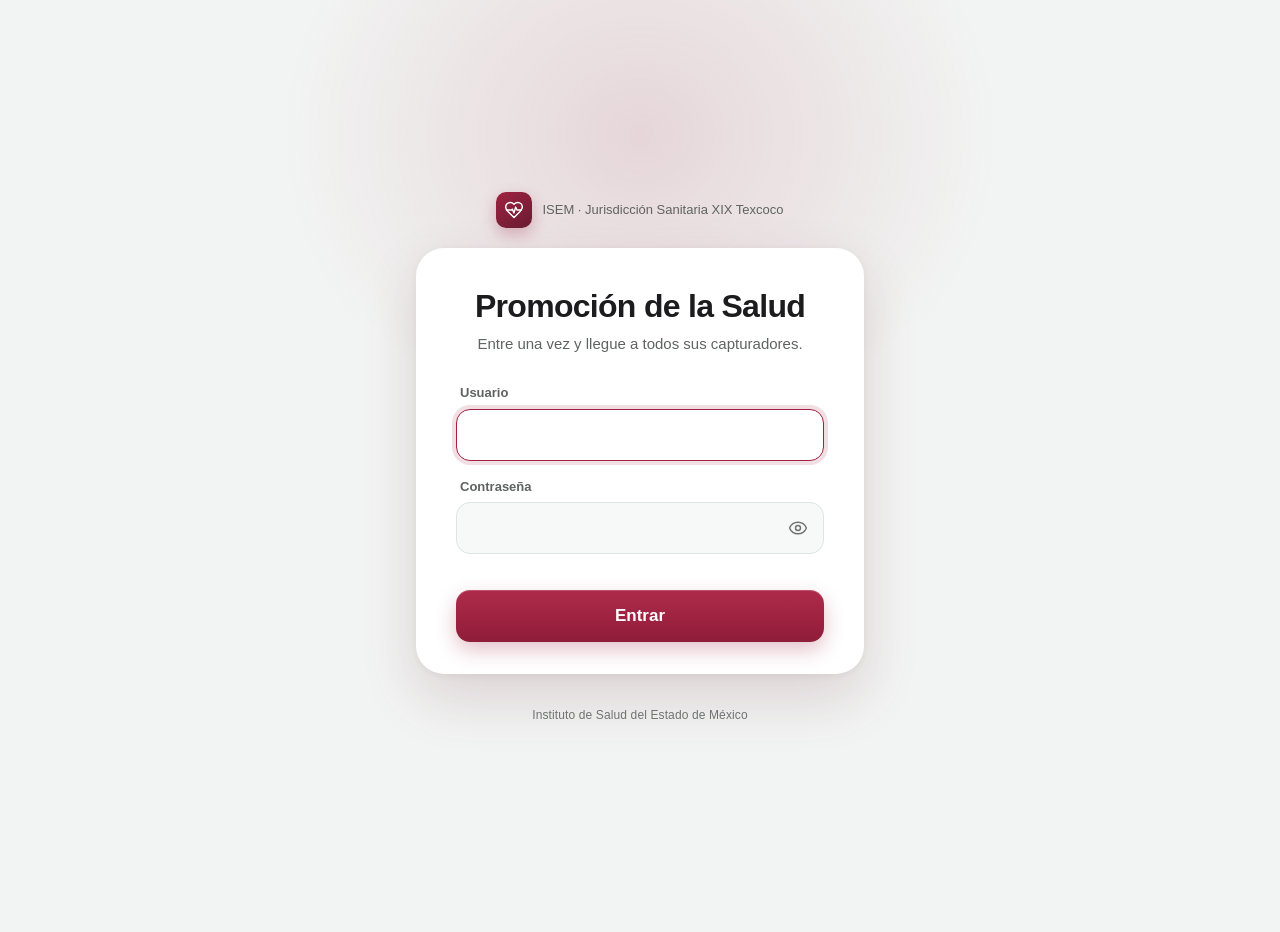
==== web/index.html @ 11065509 "fix: el tablero del admin se llena por filas Consultar las sondas de las 22 coordinaciones en una so" ====
<!DOCTYPE html>
<html lang="es">
<head>
  <meta charset="utf-8">
  <meta name="viewport" content="width=device-width, initial-scale=1, viewport-fit=cover">
  <!-- Los enlaces llevan boletos: que no se filtren en el Referer. -->
  <meta name="referrer" content="no-referrer">
  <meta http-equiv="Content-Security-Policy" content="default-src 'self'; connect-src https://script.google.com https://script.googleusercontent.com; img-src 'self' data:; base-uri 'none'; form-action 'none'">
  <meta name="theme-color" content="#9F2241">
  <meta name="color-scheme" content="light dark">
  <title>Promoción de la Salud · JS XIX Texcoco</title>
  <link rel="stylesheet" href="estilos.css?v=20260928b">
</head>
<body>
  <!-- Íconos: un solo trazo de 1.75 px, estilo lineal. Se usan con <use>. -->
  <svg class="sprite" aria-hidden="true" focusable="false">
    <symbol id="i-pulso" viewBox="0 0 24 24"><path d="M19 14c1.49-1.46 3-3.21 3-5.5A5.5 5.5 0 0 0 16.5 3c-1.76 0-3 .5-4.5 2-1.5-1.5-2.74-2-4.5-2A5.5 5.5 0 0 0 2 8.5c0 2.3 1.5 4.05 3 5.5l7 7Z"/><path d="M3.22 12H9.5l.5-1 2 4.5 2-7 1.5 3.5h5.27"/></symbol>
    <symbol id="i-salir" viewBox="0 0 24 24"><path d="M9 21H5a2 2 0 0 1-2-2V5a2 2 0 0 1 2-2h4"/><path d="m16 17 5-5-5-5"/><path d="M21 12H9"/></symbol>
    <symbol id="i-ojo" viewBox="0 0 24 24"><path d="M2.06 12.35a1 1 0 0 1 0-.7 10.75 10.75 0 0 1 19.88 0 1 1 0 0 1 0 .7 10.75 10.75 0 0 1-19.88 0"/><circle cx="12" cy="12" r="3"/></symbol>
    <symbol id="i-ojo-no" viewBox="0 0 24 24"><path d="M10.73 5.08A10.43 10.43 0 0 1 12 5c4.28 0 7.94 2.6 9.94 6.65a1 1 0 0 1 0 .7 10.84 10.84 0 0 1-1.44 2.49"/><path d="M14.08 14.16a3 3 0 0 1-4.24-4.24"/><path d="M17.48 17.5A10.66 10.66 0 0 1 12 19c-4.28 0-7.94-2.6-9.94-6.65a1 1 0 0 1 0-.7 10.8 10.8 0 0 1 4.46-5.14"/><path d="m2 2 20 20"/></symbol>
    <symbol id="i-calendario" viewBox="0 0 24 24"><rect x="3" y="4" width="18" height="18" rx="2"/><path d="M16 2v4M8 2v4M3 10h18"/></symbol>
    <symbol id="i-listo" viewBox="0 0 24 24"><circle cx="12" cy="12" r="10"/><path d="m9 12 2 2 4-4"/></symbol>
    <symbol id="i-reloj" viewBox="0 0 24 24"><circle cx="12" cy="12" r="10"/><path d="M12 6v6l4 2"/></symbol>
    <symbol id="i-guion" viewBox="0 0 24 24"><circle cx="12" cy="12" r="10"/><path d="M8 12h8"/></symbol>
    <symbol id="i-abrir" viewBox="0 0 24 24"><path d="M7 7h10v10"/><path d="M7 17 17 7"/></symbol>
    <symbol id="i-grupo" viewBox="0 0 24 24"><path d="M16 21v-2a4 4 0 0 0-4-4H6a4 4 0 0 0-4 4v2"/><circle cx="9" cy="7" r="4"/><path d="M22 21v-2a4 4 0 0 0-3-3.87M16 3.13a4 4 0 0 1 0 7.75"/></symbol>
    <symbol id="i-grafica" viewBox="0 0 24 24"><path d="M3 3v18h18"/><path d="M18 17V9M13 17V5M8 17v-3"/></symbol>
    <symbol id="i-estrella" viewBox="0 0 24 24"><path d="M11.52 2.3a.53.53 0 0 1 .96 0l2.31 4.68a2.12 2.12 0 0 0 1.6 1.16l5.16.76a.53.53 0 0 1 .3.9l-3.74 3.64a2.12 2.12 0 0 0-.61 1.88l.88 5.14a.53.53 0 0 1-.77.56l-4.62-2.43a2.12 2.12 0 0 0-1.97 0L6.4 21.01a.53.53 0 0 1-.77-.56l.88-5.14a2.12 2.12 0 0 0-.61-1.88L2.16 9.8a.53.53 0 0 1 .3-.9l5.16-.76a2.12 2.12 0 0 0 1.6-1.16z"/></symbol>
    <symbol id="i-documento" viewBox="0 0 24 24"><path d="M15 2H6a2 2 0 0 0-2 2v16a2 2 0 0 0 2 2h12a2 2 0 0 0 2-2V7Z"/><path d="M14 2v4a2 2 0 0 0 2 2h4M10 13H8M16 17H8M16 9H8"/></symbol>
    <symbol id="i-portapapeles" viewBox="0 0 24 24"><rect x="8" y="2" width="8" height="4" rx="1"/><path d="M16 4h2a2 2 0 0 1 2 2v14a2 2 0 0 1-2 2H6a2 2 0 0 1-2-2V6a2 2 0 0 1 2-2h2"/><path d="m9 14 2 2 4-4"/></symbol>
    <symbol id="i-aviso" viewBox="0 0 24 24"><path d="m21.73 18-8-14a2 2 0 0 0-3.48 0l-8 14A2 2 0 0 0 4 21h16a2 2 0 0 0 1.73-3"/><path d="M12 9v4M12 17h.01"/></symbol>
    <symbol id="i-bandeja" viewBox="0 0 24 24"><path d="M22 12h-6l-2 3h-4l-2-3H2"/><path d="M5.45 5.11 2 12v6a2 2 0 0 0 2 2h16a2 2 0 0 0 2-2v-6l-3.45-6.89A2 2 0 0 0 16.76 4H7.24a2 2 0 0 0-1.79 1.11"/></symbol>
  </svg>

  <main>
    <!-- Acceso ------------------------------------------------------------ -->
    <section id="acceso" class="vista vista-acceso" hidden aria-labelledby="titulo-acceso">
      <div class="marca">
        <span class="marca-icono"><svg><use href="#i-pulso"/></svg></span>
        <span class="marca-texto">ISEM · Jurisdicción Sanitaria XIX Texcoco</span>
      </div>

      <div class="tarjeta-acceso" id="tarjeta-acceso">
        <h1 id="titulo-acceso">Promoción de la Salud</h1>
        <p class="lema">Entre una vez y llegue a todos sus capturadores.</p>

        <form id="form-acceso" novalidate>
          <div class="campo">
            <label for="usuario">Usuario</label>
            <input id="usuario" autocomplete="username" autocapitalize="none" autocorrect="off"
                   spellcheck="false" enterkeyhint="next" required>
          </div>
          <div class="campo">
            <label for="contrasena">Contraseña</label>
            <div class="campo-clave">
              <input id="contrasena" type="password" autocomplete="current-password" enterkeyhint="go" required>
              <button type="button" id="btn-ver-clave" class="btn-ver-clave"
                      aria-label="Mostrar contraseña" aria-pressed="false">
                <svg><use href="#i-ojo"/></svg>
              </button>
            </div>
          </div>
          <p id="error-acceso" class="error" role="alert"></p>
          <button id="btn-entrar" class="btn-principal" type="submit">
            <span class="giro" aria-hidden="true"></span>
            <span class="btn-texto">Entrar</span>
          </button>
        </form>
      </div>

      <p class="pie">Instituto de Salud del Estado de México</p>
    </section>

    <!-- Portal ------------------------------------------------------------ -->
    <section id="portal" class="vista vista-portal" hidden aria-labelledby="identidad">
      <header class="cabecera">
        <div class="cabecera-barra">
          <span class="cabecera-marca"><svg><use href="#i-pulso"/></svg>Promoción de la Salud</span>
          <button id="btn-salir" class="btn-salir" type="button">
            <svg aria-hidden="true"><use href="#i-salir"/></svg><span>Salir</span>
          </button>
        </div>
        <p id="cabecera-sobre" class="cabecera-sobre">Coordinación</p>
        <h1 id="identidad" tabindex="-1"></h1>
        <p id="periodo" class="pastilla" hidden></p>
      </header>

      <!-- Admin viendo como otra cuenta: se dice siempre y se puede volver. -->
      <div id="banda-como" class="banda-como" role="status" hidden>
        <span id="banda-como-texto"></span>
        <button type="button" id="btn-volver-admin" class="btn-enlace">Volver a administración</button>
      </div>

      <!-- Administración: tablero de la jurisdicción y "ver como". -->
      <section id="admin" class="admin" hidden aria-label="Administración">
        <div class="admin-pestanas" role="tablist">
          <button type="button" role="tab" id="tab-tablero" aria-selected="true" aria-controls="panel-tablero">Tablero</button>
          <button type="button" role="tab" id="tab-como" aria-selected="false" aria-controls="panel-como">Ver como</button>
        </div>
        <div id="panel-tablero" role="tabpanel" aria-labelledby="tab-tablero">
          <p id="tablero-nota" class="resumen-nota" aria-live="polite"></p>
          <div class="tablero-caja"><table id="tablero" class="tablero"></table></div>
          <button type="button" id="btn-tablero" class="btn-secundario">Actualizar tablero</button>
        </div>
        <div id="panel-como" role="tabpanel" aria-labelledby="tab-como" hidden>
          <div class="campo">
            <label for="ver-como">Coordinación o persona</label>
            <select id="ver-como"></select>
          </div>
          <button type="button" id="btn-ver-como" class="btn-principal">
            <span class="giro" aria-hidden="true"></span><span class="btn-texto">Entrar como esta cuenta</span>
          </button>
          <p class="resumen-nota">Verá su portal y sus capturadores se abrirán como esa cuenta. Queda registrado.</p>
        </div>
      </section>

      <section id="resumen" class="resumen" aria-live="polite" hidden>
        <div class="resumen-texto">
          <p class="resumen-cifra"><strong id="resumen-hechos">0</strong> de <span id="resumen-total">0</span> reportados</p>
          <p id="resumen-nota" class="resumen-nota"></p>
        </div>
        <div id="resumen-barra" class="resumen-barra" aria-hidden="true"></div>
      </section>

      <p id="aviso-portal" class="aviso" role="status" hidden></p>

      <div id="apartados"></div>

      <div id="sin-destinos" class="vacio" hidden>
        <svg aria-hidden="true"><use href="#i-bandeja"/></svg>
        <p id="sin-destinos-texto">Todavía no hay capturadores asignados a su coordinación.</p>
      </div>

      <p class="pie">Instituto de Salud del Estado de México · Jurisdicción Sanitaria XIX Texcoco</p>
    </section>

    <!-- Carga: un esqueleto con la forma del portal, no un texto suelto. ---- -->
    <div id="cargando" class="vista vista-cargando" role="status" aria-label="Cargando">
      <div class="esq esq-cabecera"></div>
      <div class="esq esq-resumen"></div>
      <div class="esq esq-tarjeta"></div>
      <div class="esq esq-tarjeta"></div>
      <div class="esq esq-tarjeta"></div>
    </div>
  </main>

  <script src="config.js?v=20260928b"></script>
  <script src="app.js?v=20260928b"></script>
</body>
</html>
---- web/estilos.css ----
/* La máscara — Promoción de la Salud, JS XIX Texcoco.
   Misma identidad que Mensual Coordinación (guinda, verde y dorado
   institucionales), con el acabado de iOS: tipografía del sistema, listas
   agrupadas, curvas de movimiento de Apple y modo oscuro. */

:root {
  /* Marca institucional */
  --guinda: #9f2241;
  --guinda-fuerte: #691c32;
  --verde: #235b4e;
  --dorado: #bc955c;

  /* Superficies y texto (claro) */
  --lienzo: #f2f4f3;
  --superficie: #ffffff;
  --superficie-2: #f7f9f8;
  --texto: #1c1c1e;
  --texto-2: #5f6361;
  --texto-3: #6f7271;
  --borde: #dde5e0;
  --separador: rgba(60, 60, 67, 0.12);
  --acento-texto: #9f2241;

  /* Estados: nunca solo color, siempre con ícono y texto */
  --ok-fondo: #e4f0eb;   --ok-texto: #1d4d42;   --ok-barra: #2f7a67;
  --pend-fondo: #f8eed9; --pend-texto: #74500e; --pend-barra: #c9973f;
  --nd-fondo: #eceeed;   --nd-texto: #5f6361;   --nd-barra: #c4c9c6;
  --error-fondo: #f9eaee; --error-texto: #8a1d38;

  /* Forma y profundidad */
  --r-sm: 10px;
  --r-md: 14px;
  --r-lg: 20px;
  --r-xl: 28px;
  --sombra-tarjeta: 0 1px 2px rgba(16, 49, 43, 0.06), 0 4px 16px rgba(16, 49, 43, 0.06);
  --sombra-flotante: 0 24px 56px rgba(105, 28, 50, 0.16), 0 2px 8px rgba(16, 49, 43, 0.06);
  --anillo: 0 0 0 3px var(--superficie), 0 0 0 6px rgba(159, 34, 65, 0.55);

  /* Movimiento: la curva "spring" de las hojas de iOS y una salida más corta */
  --ease-apple: cubic-bezier(0.32, 0.72, 0, 1);
  --ease-salida: cubic-bezier(0.4, 0, 1, 1);
  --t-toque: 120ms;
  --t-base: 220ms;
  --t-entrada: 460ms;

  --fuente: -apple-system, BlinkMacSystemFont, "SF Pro Text", "Segoe UI", Roboto, "Helvetica Neue", Arial, sans-serif;
  color-scheme: light;
}

@media (prefers-color-scheme: dark) {
  :root {
    --lienzo: #0e0e10;
    --superficie: #1c1c1e;
    --superficie-2: #242426;
    --texto: #f2f2f7;
    --texto-2: #aeaeb2;
    --texto-3: #9a9a9f;
    --borde: #2e2e31;
    --separador: rgba(84, 84, 88, 0.45);
    --acento-texto: #f08aa3;

    --ok-fondo: rgba(66, 180, 145, 0.16);   --ok-texto: #86d9bd;   --ok-barra: #4fb89a;
    --pend-fondo: rgba(214, 162, 64, 0.17); --pend-texto: #f0c779; --pend-barra: #d9a547;
    --nd-fondo: rgba(255, 255, 255, 0.08); --nd-texto: #b3b3b8;   --nd-barra: #48484c;
    --error-fondo: rgba(240, 90, 120, 0.14); --error-texto: #ff9fb4;

    --sombra-tarjeta: 0 0 0 1px rgba(255, 255, 255, 0.05);
    --sombra-flotante: 0 24px 56px rgba(0, 0, 0, 0.5), 0 0 0 1px rgba(255, 255, 255, 0.06);
    --anillo: 0 0 0 3px var(--lienzo), 0 0 0 6px rgba(240, 138, 163, 0.7);
    color-scheme: dark;
  }
}

/* ---------------------------------------------------------------- Base ---- */

*, *::before, *::after { box-sizing: border-box; }
[hidden] { display: none !important; }

html { -webkit-text-size-adjust: 100%; text-size-adjust: 100%; }

body {
  margin: 0;
  min-height: 100dvh;
  font-family: var(--fuente);
  font-size: 16px;
  line-height: 1.5;
  color: var(--texto);
  background: var(--lienzo);
  -webkit-font-smoothing: antialiased;
  -webkit-tap-highlight-color: transparent;
}

main {
  width: 100%;
  max-width: 34rem;
  margin: 0 auto;
  padding: 0 16px calc(32px + env(safe-area-inset-bottom, 0px));
}

h1, h2, p { margin: 0; }

button, input { font: inherit; color: inherit; }
button { cursor: pointer; touch-action: manipulation; }

:focus-visible { outline: none; box-shadow: var(--anillo); }

svg { width: 1em; height: 1em; fill: none; stroke: currentColor; stroke-width: 1.75;
      stroke-linecap: round; stroke-linejoin: round; flex-shrink: 0; }

.sprite { position: absolute; width: 0; height: 0; overflow: hidden; }

.solo-lector {
  position: absolute; width: 1px; height: 1px; padding: 0; margin: -1px;
  overflow: hidden; clip: rect(0 0 0 0); white-space: nowrap; border: 0;
}

.pie {
  margin-top: 32px;
  text-align: center;
  font-size: 12px;
  color: var(--texto-3);
  letter-spacing: 0.01em;
}

/* Entrada de cada vista: sube 12 px y aparece, con la curva de iOS. */
.vista.entrando { animation: aparecer var(--t-entrada) var(--ease-apple) both; }
@keyframes aparecer {
  from { opacity: 0; transform: translateY(12px) scale(0.992); }
  to   { opacity: 1; transform: none; }
}

/* -------------------------------------------------------------- Acceso ---- */

.vista-acceso {
  min-height: 100dvh;
  display: flex;
  flex-direction: column;
  justify-content: center;
  padding: calc(24px + env(safe-area-inset-top, 0px)) 0 8px;
  position: relative;
}

/* Un resplandor guinda muy tenue detrás de la tarjeta: da profundidad sin
   decorar de más. */
.vista-acceso::before {
  content: "";
  position: fixed;
  inset: -20% -30% auto;
  height: 70%;
  background: radial-gradient(closest-side, rgba(159, 34, 65, 0.14), transparent);
  pointer-events: none;
  z-index: -1;
}

.marca {
  display: flex;
  align-items: center;
  justify-content: center;
  gap: 10px;
  margin-bottom: 20px;
  color: var(--texto-2);
  font-size: 13px;
  font-weight: 500;
  text-align: center;
}

.marca-icono {
  display: grid;
  place-items: center;
  width: 36px;
  height: 36px;
  border-radius: 10px;
  color: #fff;
  font-size: 20px;
  background: linear-gradient(145deg, var(--guinda), var(--guinda-fuerte));
  box-shadow: 0 6px 16px rgba(159, 34, 65, 0.3);
}

.tarjeta-acceso {
  background: var(--superficie);
  border-radius: var(--r-xl);
  padding: 32px 24px 24px;
  box-shadow: var(--sombra-flotante);
}

.tarjeta-acceso h1 {
  font-size: 28px;
  line-height: 1.15;
  font-weight: 700;
  letter-spacing: -0.022em;
  text-align: center;
}

.lema {
  margin: 8px 0 28px;
  text-align: center;
  font-size: 15px;
  color: var(--texto-2);
}

.campo + .campo { margin-top: 16px; }

.campo label {
  display: block;
  margin: 0 0 6px 4px;
  font-size: 13px;
  font-weight: 600;
  color: var(--texto-2);
}

.campo input {
  width: 100%;
  min-height: 52px;
  padding: 0 16px;
  font-size: 17px;
  background: var(--superficie-2);
  border: 1px solid var(--borde);
  border-radius: var(--r-md);
  transition: border-color var(--t-base) var(--ease-apple),
              box-shadow var(--t-base) var(--ease-apple),
              background-color var(--t-base) var(--ease-apple);
}

.campo input:focus {
  outline: none;
  background: var(--superficie);
  border-color: var(--guinda);
  box-shadow: 0 0 0 4px rgba(159, 34, 65, 0.14);
}

.campo-clave { position: relative; }
.campo-clave input { padding-right: 56px; }

.btn-ver-clave {
  position: absolute;
  top: 4px;
  right: 4px;
  display: grid;
  place-items: center;
  width: 44px;
  height: 44px;
  border: 0;
  border-radius: 12px;
  background: transparent;
  color: var(--texto-3);
  font-size: 20px;
  transition: background-color var(--t-toque) var(--ease-apple), color var(--t-toque);
}
.btn-ver-clave:hover { color: var(--texto); background: var(--separador); }

.error {
  min-height: 0;
  margin-top: 16px;
  padding: 0 14px;
  border-radius: var(--r-sm);
  font-size: 14px;
  color: var(--error-texto);
  background: var(--error-fondo);
  max-height: 0;
  opacity: 0;
  overflow: hidden;
  transition: max-height var(--t-base) var(--ease-apple), opacity var(--t-base), padding var(--t-base);
}
.error:not(:empty) { max-height: 6rem; opacity: 1; padding: 10px 14px; }

.btn-principal {
  position: relative;
  display: flex;
  align-items: center;
  justify-content: center;
  gap: 10px;
  width: 100%;
  min-height: 52px;
  margin-top: 20px;
  border: 0;
  border-radius: var(--r-md);
  font-size: 17px;
  font-weight: 600;
  color: #fff;
  background: linear-gradient(180deg, #ad2b4c, var(--guinda) 55%, #8d1d39);
  box-shadow: 0 1px 0 rgba(255, 255, 255, 0.18) inset, 0 8px 20px rgba(159, 34, 65, 0.28);
  transition: transform var(--t-toque) var(--ease-apple), box-shadow var(--t-base) var(--ease-apple),
              filter var(--t-base);
}
.btn-principal:hover { filter: brightness(1.05); }
.btn-principal:active { transform: scale(0.98); }
.btn-principal:disabled { cursor: progress; filter: saturate(0.85); }

.giro {
  display: none;
  width: 18px;
  height: 18px;
  border: 2px solid rgba(255, 255, 255, 0.4);
  border-top-color: #fff;
  border-radius: 50%;
  animation: girar 700ms linear infinite;
}
.btn-principal[aria-busy="true"] .giro { display: inline-block; }
@keyframes girar { to { transform: rotate(360deg); } }

/* Un "no" como el de iOS: un temblor corto, horizontal y pequeño. */
.sacudir { animation: sacudir 380ms var(--ease-apple); }
@keyframes sacudir {
  0%, 100% { transform: translateX(0); }
  20% { transform: translateX(-8px); }
  40% { transform: translateX(7px); }
  60% { transform: translateX(-4px); }
  80% { transform: translateX(2px); }
}

/* -------------------------------------------------------------- Portal ---- */

.cabecera {
  position: relative;
  overflow: hidden;
  margin: 0 -16px;
  padding: calc(14px + env(safe-area-inset-top, 0px)) 20px 26px;
  color: #fff;
  background: linear-gradient(135deg, var(--guinda) 0%, var(--guinda-fuerte) 100%);
  border-radius: 0 0 var(--r-xl) var(--r-xl);
}
/* El mismo brillo que la cabecera de Mensual, un poco más amplio. */
.cabecera::before {
  content: "";
  position: absolute;
  top: -60%;
  right: -20%;
  width: 70%;
  height: 220%;
  background: radial-gradient(circle, rgba(255, 255, 255, 0.10) 0%, transparent 65%);
  pointer-events: none;
}
.cabecera::after {
  content: "";
  position: absolute;
  inset: auto 0 0;
  height: 3px;
  background: linear-gradient(90deg, transparent, rgba(188, 149, 92, 0.7), transparent);
}

.cabecera-barra {
  position: relative;
  display: flex;
  align-items: center;
  justify-content: space-between;
  gap: 12px;
  margin-bottom: 18px;
}

.cabecera-marca {
  display: inline-flex;
  align-items: center;
  gap: 8px;
  font-size: 13px;
  font-weight: 600;
  opacity: 0.9;
}
.cabecera-marca svg { font-size: 18px; }

.btn-salir {
  display: inline-flex;
  align-items: center;
  gap: 6px;
  min-height: 44px;
  padding: 0 16px;
  border: 1px solid rgba(255, 255, 255, 0.28);
  border-radius: 999px;
  color: #fff;
  font-size: 14px;
  font-weight: 500;
  background: rgba(255, 255, 255, 0.12);
  -webkit-backdrop-filter: blur(12px);
  backdrop-filter: blur(12px);
  transition: background-color var(--t-toque) var(--ease-apple), transform var(--t-toque) var(--ease-apple);
}
.btn-salir:hover { background: rgba(255, 255, 255, 0.2); }
.btn-salir:active { transform: scale(0.96); }
.btn-salir svg { font-size: 16px; }
.btn-salir:focus-visible { box-shadow: 0 0 0 3px rgba(255, 255, 255, 0.85); }

.cabecera-sobre {
  position: relative;
  font-size: 13px;
  font-weight: 500;
  text-transform: uppercase;
  letter-spacing: 0.08em;
  opacity: 0.72;
}

#identidad {
  position: relative;
  margin-top: 2px;
  font-size: 30px;
  line-height: 1.12;
  font-weight: 700;
  letter-spacing: -0.024em;
  overflow-wrap: anywhere;
}
#identidad:focus { outline: none; }
#identidad:focus-visible { box-shadow: none; text-decoration: underline 2px rgba(255, 255, 255, 0.6);
                           text-underline-offset: 6px; }

.pastilla {
  position: relative;
  display: inline-flex;
  align-items: center;
  gap: 6px;
  margin-top: 14px;
  padding: 6px 12px;
  border-radius: 999px;
  font-size: 13px;
  font-weight: 500;
  background: rgba(255, 255, 255, 0.14);
}
.pastilla svg { font-size: 15px; }

/* Resumen del mes: la cifra y una barra con un tramo por capturador. */
.resumen {
  position: relative;
  margin-top: -14px;
  padding: 16px 18px;
  border-radius: var(--r-lg);
  background: var(--superficie);
  box-shadow: var(--sombra-flotante);
}

.resumen-cifra { font-size: 15px; color: var(--texto-2); }
.resumen-cifra strong {
  font-size: 22px;
  font-weight: 700;
  color: var(--texto);
  font-variant-numeric: tabular-nums;
  letter-spacing: -0.01em;
}
.resumen-nota { margin-top: 2px; font-size: 13px; color: var(--texto-3); }
.resumen-nota:empty { display: none; }

.resumen-barra {
  display: flex;
  gap: 4px;
  margin-top: 12px;
  height: 8px;
}
.resumen-barra span {
  flex: 1;
  border-radius: 999px;
  transform-origin: left center;
  animation: llenar 700ms var(--ease-apple) both;
  animation-delay: calc(var(--i, 0) * 70ms + 180ms);
}
.resumen-barra .t-REPORTADO { background: var(--ok-barra); }
.resumen-barra .t-PENDIENTE { background: var(--pend-barra); }
.resumen-barra .t-NO_SE_SABE { background: var(--nd-barra); }
@keyframes llenar { from { transform: scaleX(0); } to { transform: scaleX(1); } }

.aviso {
  display: flex;
  gap: 8px;
  margin-top: 14px;
  padding: 12px 14px;
  border-radius: var(--r-md);
  font-size: 14px;
  color: var(--pend-texto);
  background: var(--pend-fondo);
}

/* Lista agrupada, como Ajustes de iOS. */
.apartado { margin-top: 28px; }

.apartado h2 {
  margin: 0 0 8px 16px;
  font-size: 13px;
  font-weight: 600;
  text-transform: uppercase;
  letter-spacing: 0.06em;
  color: var(--texto-3);
}

.destinos {
  list-style: none;
  margin: 0;
  padding: 0;
  border-radius: var(--r-lg);
  background: var(--superficie);
  box-shadow: var(--sombra-tarjeta);
  overflow: hidden;
}

.destino {
  animation: aparecer var(--t-entrada) var(--ease-apple) both;
  animation-delay: calc(var(--i, 0) * 50ms + 80ms);
}

/* Separador que empieza después del ícono, como en iOS. */
.destino + .destino .tarjeta::before {
  content: "";
  position: absolute;
  top: 0;
  left: 72px;
  right: 0;
  height: 1px;
  background: var(--separador);
}

.tarjeta {
  position: relative;
  display: grid;
  grid-template-columns: auto 1fr auto;
  align-items: center;
  gap: 14px;
  min-height: 76px;
  padding: 14px 16px;
  color: inherit;
  text-decoration: none;
  transition: background-color var(--t-toque) var(--ease-apple), transform var(--t-toque) var(--ease-apple);
}
a.tarjeta:hover { background: var(--superficie-2); }
a.tarjeta:active { background: var(--superficie-2); transform: scale(0.985); }
a.tarjeta:focus-visible { box-shadow: inset 0 0 0 3px rgba(159, 34, 65, 0.55); }

.icono-destino {
  display: grid;
  place-items: center;
  width: 42px;
  height: 42px;
  border-radius: 12px;
  color: #fff;
  font-size: 22px;
  background: linear-gradient(145deg, var(--guinda), var(--guinda-fuerte));
}
.icono-destino.tono-verde { background: linear-gradient(145deg, #2f7a67, var(--verde)); }
.icono-destino.tono-dorado { background: linear-gradient(145deg, #cfa874, #9c7a45); }

.cuerpo { min-width: 0; }

.nombre {
  display: block;
  font-size: 16px;
  font-weight: 600;
  line-height: 1.3;
  overflow-wrap: anywhere;
}

.detalle-fila {
  display: flex;
  flex-wrap: wrap;
  align-items: center;
  gap: 6px 10px;
  margin-top: 6px;
}

.detalle { font-size: 13px; color: var(--texto-3); }

.estado {
  display: inline-flex;
  align-items: center;
  gap: 5px;
  padding: 3px 10px 3px 8px;
  border-radius: 999px;
  font-size: 13px;
  font-weight: 600;
  white-space: nowrap;
}
.estado svg { font-size: 15px; }
.estado-REPORTADO { color: var(--ok-texto); background: var(--ok-fondo); }
.estado-PENDIENTE { color: var(--pend-texto); background: var(--pend-fondo); }
.estado-NO_SE_SABE { color: var(--nd-texto); background: var(--nd-fondo); }

.flecha {
  font-size: 18px;
  color: var(--texto-3);
  transition: transform var(--t-base) var(--ease-apple), color var(--t-base);
}
a.tarjeta:hover .flecha { color: var(--acento-texto); transform: translate(2px, -2px); }

.tarjeta.sin-enlace { opacity: 0.6; cursor: not-allowed; }

.vacio {
  margin-top: 28px;
  padding: 36px 24px;
  text-align: center;
  color: var(--texto-2);
  border-radius: var(--r-lg);
  background: var(--superficie);
  box-shadow: var(--sombra-tarjeta);
}
.vacio svg { font-size: 36px; color: var(--texto-3); margin-bottom: 10px; }

/* ------------------------------------------------------------- Carga ---- */

.vista-cargando { padding-bottom: 24px; }

.esq {
  border-radius: var(--r-lg);
  background: linear-gradient(90deg, var(--nd-fondo) 25%, var(--superficie) 50%, var(--nd-fondo) 75%);
  background-size: 300% 100%;
  animation: brillo 1.4s ease-in-out infinite;
}
.esq-cabecera {
  height: calc(170px + env(safe-area-inset-top, 0px));
  margin: 0 -16px;
  border-radius: 0 0 var(--r-xl) var(--r-xl);
  background: linear-gradient(135deg, var(--guinda), var(--guinda-fuerte));
  animation: none;
  opacity: 0.92;
}
.esq-resumen { height: 84px; margin-top: -14px; position: relative; }
.esq-tarjeta { height: 76px; margin-top: 12px; }
.esq-resumen + .esq-tarjeta { margin-top: 36px; }
@keyframes brillo { from { background-position: 100% 0; } to { background-position: 0 0; } }

/* ------------------------------------------------------ Pantallas grandes */

/* Tableta: la lista agrupada se abre en una cuadrícula de tarjetas sueltas. */
@media (min-width: 640px) {
  main { max-width: 52rem; padding-left: 24px; padding-right: 24px; }
  .cabecera { margin: 16px 0 0; border-radius: var(--r-xl); padding: 18px 28px 30px; }
  .esq-cabecera { margin: 16px 0 0; border-radius: var(--r-xl); }
  .resumen, .esq-resumen { margin-left: 16px; margin-right: 16px; }
  .vista-acceso { max-width: 28rem; margin: 0 auto; }
  .tarjeta-acceso { padding: 40px 40px 32px; }
  #identidad { font-size: 34px; }

  .destinos {
    display: grid;
    grid-template-columns: repeat(2, minmax(0, 1fr));
    gap: 14px;
    background: transparent;
    box-shadow: none;
    border-radius: 0;
    overflow: visible;
  }
  .destino + .destino .tarjeta::before { display: none; }
  .destino { display: flex; }
  .tarjeta {
    flex: 1;
    min-height: 104px;
    padding: 18px;
    border-radius: var(--r-lg);
    background: var(--superficie);
    box-shadow: var(--sombra-tarjeta);
    transition: transform var(--t-base) var(--ease-apple), box-shadow var(--t-base) var(--ease-apple),
                background-color var(--t-toque);
  }
  a.tarjeta:hover { background: var(--superficie); transform: translateY(-3px); box-shadow: var(--sombra-flotante); }
  a.tarjeta:active { transform: translateY(-1px) scale(0.99); }
  a.tarjeta:focus-visible { box-shadow: var(--anillo); }
  .esq-tarjeta { display: inline-block; width: calc(50% - 7px); height: 104px; }
  .esq-tarjeta + .esq-tarjeta { margin-left: 14px; }
}

/* PC: la cabecera se vuelve un tablero. El resumen se acomoda a la derecha,
   dentro de la cabecera, y los capturadores van de tres en tres. */
@media (min-width: 1024px) {
  main { max-width: 72rem; padding-left: 32px; padding-right: 32px; }

  .vista-portal {
    display: grid;
    grid-template-columns: minmax(0, 1fr) 24rem;
    column-gap: 24px;
  }
  .vista-portal > * { grid-column: 1 / -1; }

  .cabecera {
    grid-row: 1;
    margin-top: 24px;
    min-height: 236px;
    padding: 24px 36px 34px;
  }
  .cabecera-barra { margin-bottom: 26px; }
  #identidad { font-size: 42px; letter-spacing: -0.028em; }

  .vista-portal > .resumen {
    grid-row: 1;
    grid-column: 2;
    align-self: end;
    z-index: 1;
    margin: 0 28px 30px 0;
    padding: 18px 20px;
    background: rgba(255, 255, 255, 0.96);
    -webkit-backdrop-filter: blur(20px);
    backdrop-filter: blur(20px);
  }
  /* El texto de la cabecera no se mete debajo del resumen, aunque el nombre
     de la coordinación sea largo. */
  .cabecera-sobre, #identidad, .pastilla { max-width: calc(100% - 24rem - 12px); }
  .cabecera { min-height: 268px; }

  .apartado { margin-top: 36px; }
  .apartado h2 { margin-left: 4px; }
  .destinos { grid-template-columns: repeat(3, minmax(0, 1fr)); gap: 18px; }
  .tarjeta { min-height: 118px; padding: 20px; }
  .icono-destino { width: 48px; height: 48px; font-size: 24px; border-radius: 14px; }
  .nombre { font-size: 17px; }

  .vista-cargando { display: grid; grid-template-columns: repeat(3, minmax(0, 1fr)); gap: 18px; }
  .esq-cabecera { grid-column: 1 / -1; height: 236px; margin: 24px 0 0; }
  .esq-resumen { display: none; }
  .esq-tarjeta, .esq-tarjeta + .esq-tarjeta { width: auto; height: 118px; margin: 18px 0 0; }
  .esq-resumen + .esq-tarjeta { margin-top: 18px; }

  .tarjeta-acceso h1 { font-size: 32px; }
}

@media (min-width: 1024px) and (prefers-color-scheme: dark) {
  .vista-portal > .resumen { background: rgba(28, 28, 30, 0.9); }
}

/* --------------------------------------------------- Movimiento reducido */

@media (prefers-reduced-motion: reduce) {
  *, *::before, *::after {
    animation-duration: 1ms !important;
    animation-delay: 0ms !important;
    animation-iteration-count: 1 !important;
    transition-duration: 1ms !important;
  }
  .esq { animation: none; }
}

/* --- Administración (tablero y "ver como") ------------------------------- */
.admin {
  position: relative;
  margin-top: -14px;
  padding: 14px 16px 18px;
  border-radius: var(--r-lg);
  background: var(--superficie);
  box-shadow: var(--sombra-flotante);
}
.admin-pestanas {
  display: flex;
  gap: 4px;
  padding: 3px;
  margin-bottom: 14px;
  border-radius: var(--r-sm);
  background: var(--superficie-2);
}
.admin-pestanas button {
  flex: 1;
  min-height: 40px;
  border: 0;
  border-radius: 8px;
  background: transparent;
  font-size: 15px;
  font-weight: 600;
  color: var(--texto-2);
}
.admin-pestanas button[aria-selected="true"] {
  color: var(--texto);
  background: var(--superficie);
  box-shadow: var(--sombra-tarjeta);
}
.admin select {
  width: 100%;
  min-height: 52px;
  padding: 0 12px;
  font-size: 17px;
  color: var(--texto);
  background: var(--superficie-2);
  border: 1px solid var(--borde);
  border-radius: var(--r-md);
}
.tablero-caja { overflow-x: auto; margin-top: 10px; -webkit-overflow-scrolling: touch; }
.tablero { border-collapse: collapse; font-size: 13px; min-width: 100%; }
.tablero th, .tablero td { padding: 7px 6px; border-bottom: 1px solid var(--separador); text-align: center; }
.tablero thead th { font-weight: 600; color: var(--texto-2); vertical-align: bottom; }
.tablero th[scope="row"] {
  position: sticky;
  left: 0;
  text-align: left;
  background: var(--superficie);
  white-space: nowrap;
}
.tablero td svg { font-size: 18px; vertical-align: middle; }
.tablero .c-REPORTADO { color: var(--ok-barra); }
.tablero .c-PENDIENTE { color: var(--pend-barra); }
.tablero .c-NO_SE_SABE { color: var(--nd-barra); }
.tablero .c-vacio { color: var(--texto-3); }
.tablero .cuenta { font-variant-numeric: tabular-nums; color: var(--texto-2); }
.btn-enlace {
  padding: 0;
  border: 0;
  background: none;
  font: inherit;
  font-weight: 600;
  color: var(--acento-texto);
  text-decoration: underline;
  text-underline-offset: 2px;
}
.btn-secundario {
  width: 100%;
  min-height: 44px;
  margin-top: 12px;
  border: 1px solid var(--borde);
  border-radius: var(--r-md);
  background: var(--superficie-2);
  font-size: 15px;
  font-weight: 600;
  color: var(--texto);
}
.banda-como {
  display: flex;
  flex-wrap: wrap;
  gap: 4px 10px;
  align-items: center;
  position: relative;
  margin-top: -14px;
  padding: 10px 14px;
  border-radius: var(--r-md);
  font-size: 14px;
  color: var(--pend-texto);
  background: var(--pend-fondo);
  box-shadow: var(--sombra-tarjeta);
}
/* La banda ocupa el lugar que monta sobre la cabecera: el resumen baja. */
.banda-como:not([hidden]) ~ .resumen { margin-top: 12px; }
.tablero .c-cargando { color: var(--texto-3); }
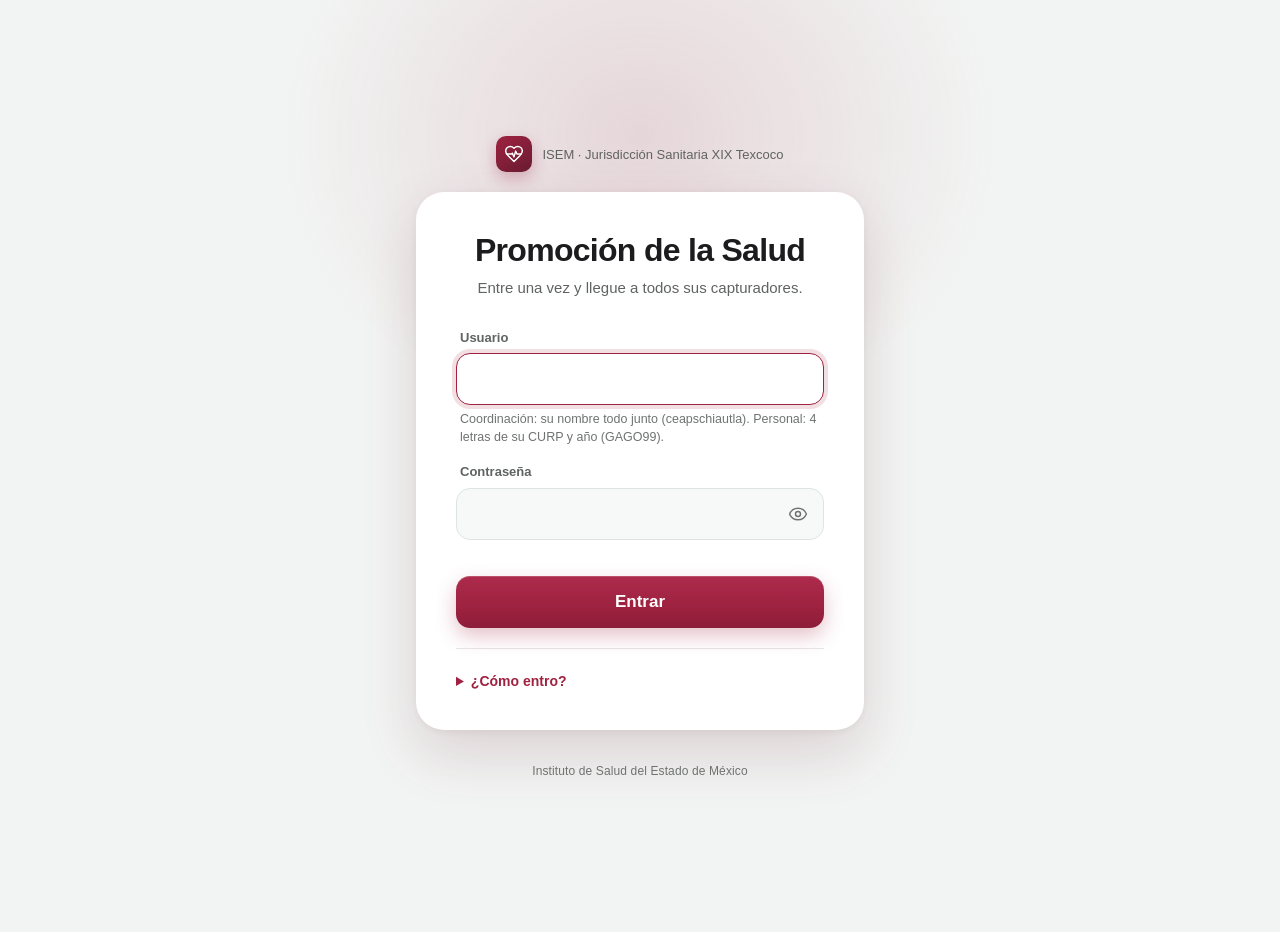
==== commit a1d5a516: "Acceso: ayuda para saber el usuario y la contraseña Co-Authored-By: Claude Code <noreply@anthropic.c" ====
--- a/web/index.html
+++ b/web/index.html
@@ -9,7 +9,7 @@
   <meta name="theme-color" content="#9F2241">
   <meta name="color-scheme" content="light dark">
   <title>Promoción de la Salud · JS XIX Texcoco</title>
-  <link rel="stylesheet" href="estilos.css?v=20260928b">
+  <link rel="stylesheet" href="estilos.css?v=20260929a">
 </head>
 <body>
   <!-- Íconos: un solo trazo de 1.75 px, estilo lineal. Se usan con <use>. -->
@@ -48,7 +48,8 @@
           <div class="campo">
             <label for="usuario">Usuario</label>
             <input id="usuario" autocomplete="username" autocapitalize="none" autocorrect="off"
-                   spellcheck="false" enterkeyhint="next" required>
+                   spellcheck="false" enterkeyhint="next" required aria-describedby="ayuda-usuario">
+            <p id="ayuda-usuario" class="ayuda-campo">Coordinación: su nombre todo junto (ceapschiautla). Personal: 4 letras de su CURP y año (GAGO99).</p>
           </div>
           <div class="campo">
             <label for="contrasena">Contraseña</label>
@@ -66,6 +67,24 @@
             <span class="btn-texto">Entrar</span>
           </button>
         </form>
+
+        <details id="como-entro" class="como-entro">
+          <summary>¿Cómo entro?</summary>
+          <div class="como-bloque">
+            <h2>Coordinaciones (CEAPS, unidades, UNEME)</h2>
+            <p><strong>Usuario:</strong> el nombre de su coordinación, todo junto, sin espacios ni acentos y en minúsculas.
+              Ej.: CEAPS Chiautla → <code>ceapschiautla</code>; Texcoco Cabecera → <code>texcococabecera</code>.</p>
+            <p><strong>Contraseña:</strong> su usuario seguido de <code>26</code>. Ej.: <code>ceapschiautla26</code>.</p>
+          </div>
+          <div class="como-bloque">
+            <h2>Personal (nutrición, psicología y promotores)</h2>
+            <p><strong>Usuario:</strong> las 4 primeras letras de su CURP y los 2 últimos dígitos de su año de nacimiento
+              (mayúsculas o minúsculas, da igual). Ej.: <code>GAGO99</code>. Si dos personas coinciden, el segundo lleva una letra al final (<code>GAGO99b</code>).</p>
+            <p><strong>Contraseña:</strong> su fecha de nacimiento como <strong>ddmmaaaa</strong>, sin diagonales.
+              Ej.: nació el 5 de marzo de 1999 → <code>05031999</code>.</p>
+          </div>
+          <p class="como-nota">Con 5 intentos fallidos la cuenta espera 15 minutos. Si no puede entrar, avise a Promoción de la Salud de la Jurisdicción.</p>
+        </details>
       </div>
 
       <p class="pie">Instituto de Salud del Estado de México</p>
@@ -144,7 +163,7 @@
     </div>
   </main>
 
-  <script src="config.js?v=20260928b"></script>
-  <script src="app.js?v=20260928b"></script>
+  <script src="config.js?v=20260929a"></script>
+  <script src="app.js?v=20260929a"></script>
 </body>
 </html>
--- a/web/estilos.css
+++ b/web/estilos.css
@@ -226,6 +226,39 @@
   background: var(--superficie);
   border-color: var(--guinda);
   box-shadow: 0 0 0 4px rgba(159, 34, 65, 0.14);
+}
+
+.ayuda-campo {
+  margin: 6px 4px 0;
+  font-size: 12.5px;
+  line-height: 1.4;
+  color: var(--texto-3);
+}
+
+.como-entro {
+  margin-top: 20px;
+  padding-top: 16px;
+  border-top: 1px solid var(--separador);
+  font-size: 14px;
+  color: var(--texto-2);
+}
+.como-entro summary {
+  cursor: pointer;
+  padding: 6px 0;
+  font-weight: 600;
+  color: var(--guinda);
+}
+.como-bloque { margin-top: 12px; }
+.como-bloque h2 { margin: 0 0 4px; font-size: 14px; color: var(--texto); }
+.como-bloque p, .como-nota { margin: 4px 0; line-height: 1.5; }
+.como-nota { margin-top: 12px; font-size: 13px; color: var(--texto-3); }
+.como-entro code {
+  padding: 1px 6px;
+  border-radius: 6px;
+  background: var(--superficie-2);
+  border: 1px solid var(--borde);
+  font-size: 13px;
+  word-break: break-all;
 }
 
 .campo-clave { position: relative; }
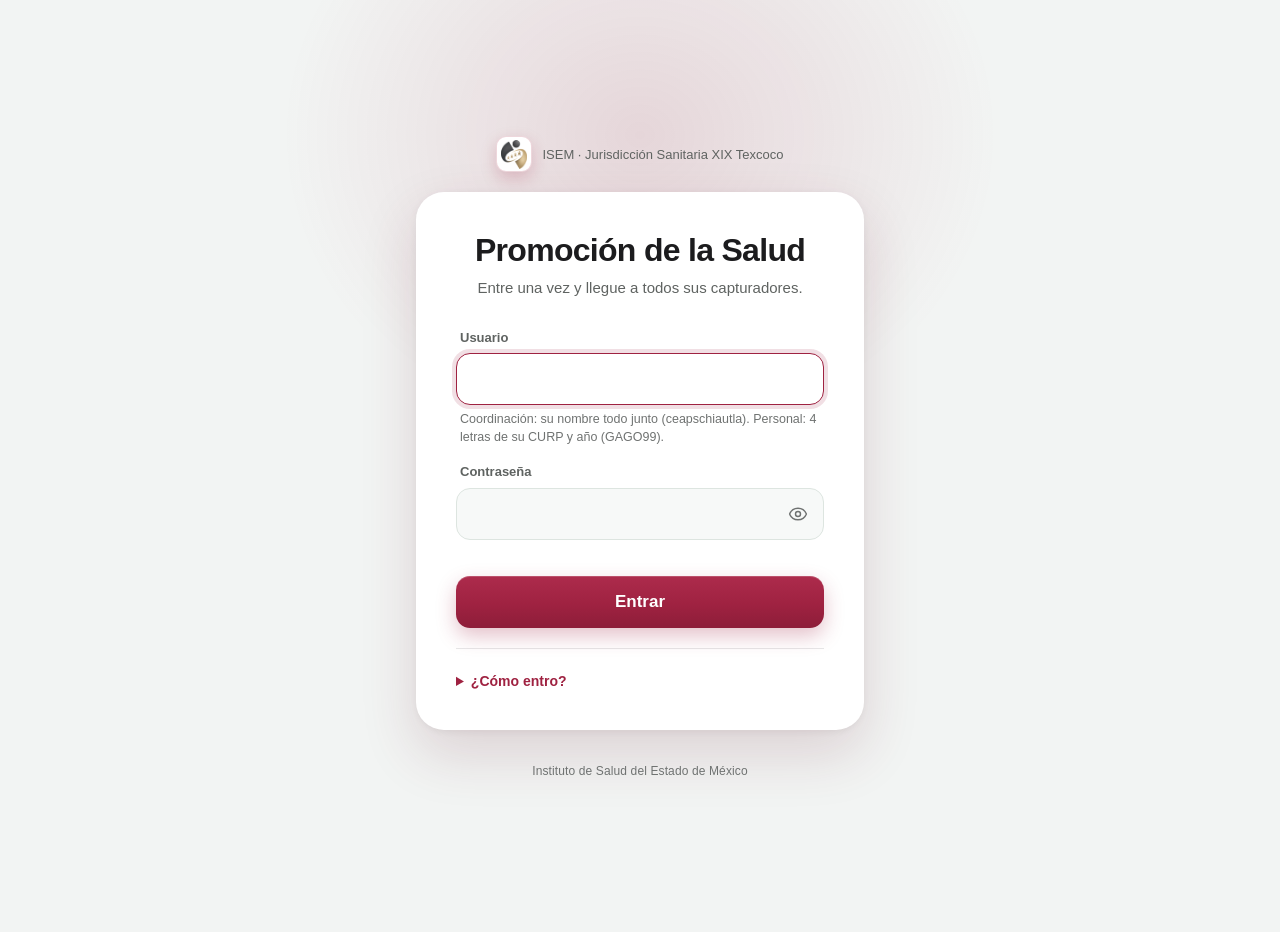
==== commit 6a411caa: "Logo de Promoción en lugar de los íconos genéricos (portal, Atención, Actividad Física, Jornadas) Co" ====
--- a/web/index.html
+++ b/web/index.html
@@ -7,9 +7,10 @@
   <meta name="referrer" content="no-referrer">
   <meta http-equiv="Content-Security-Policy" content="default-src 'self'; connect-src https://script.google.com https://script.googleusercontent.com; img-src 'self' data:; base-uri 'none'; form-action 'none'">
   <meta name="theme-color" content="#9F2241">
+  <link rel="icon" type="image/png" href="logo-promocion.png">
   <meta name="color-scheme" content="light dark">
   <title>Promoción de la Salud · JS XIX Texcoco</title>
-  <link rel="stylesheet" href="estilos.css?v=20260929a">
+  <link rel="stylesheet" href="estilos.css?v=20260929b">
 </head>
 <body>
   <!-- Íconos: un solo trazo de 1.75 px, estilo lineal. Se usan con <use>. -->
@@ -36,7 +37,7 @@
     <!-- Acceso ------------------------------------------------------------ -->
     <section id="acceso" class="vista vista-acceso" hidden aria-labelledby="titulo-acceso">
       <div class="marca">
-        <span class="marca-icono"><svg><use href="#i-pulso"/></svg></span>
+        <span class="marca-icono"><img src="logo-promocion.png" alt="" width="26" height="29"></span>
         <span class="marca-texto">ISEM · Jurisdicción Sanitaria XIX Texcoco</span>
       </div>
 
@@ -94,7 +95,7 @@
     <section id="portal" class="vista vista-portal" hidden aria-labelledby="identidad">
       <header class="cabecera">
         <div class="cabecera-barra">
-          <span class="cabecera-marca"><svg><use href="#i-pulso"/></svg>Promoción de la Salud</span>
+          <span class="cabecera-marca"><img class="cabecera-logo" src="logo-promocion.png" alt="" width="22" height="24">Promoción de la Salud</span>
           <button id="btn-salir" class="btn-salir" type="button">
             <svg aria-hidden="true"><use href="#i-salir"/></svg><span>Salir</span>
           </button>
--- a/web/estilos.css
+++ b/web/estilos.css
@@ -172,9 +172,11 @@
   border-radius: 10px;
   color: #fff;
   font-size: 20px;
-  background: linear-gradient(145deg, var(--guinda), var(--guinda-fuerte));
-  box-shadow: 0 6px 16px rgba(159, 34, 65, 0.3);
-}
+  background: #fff;
+  border: 1px solid rgba(159, 34, 65, 0.18);
+  box-shadow: 0 6px 16px rgba(159, 34, 65, 0.22);
+}
+.marca-icono img { width: 26px; height: auto; display: block; }
 
 .tarjeta-acceso {
   background: var(--superficie);
@@ -388,7 +390,7 @@
   font-weight: 600;
   opacity: 0.9;
 }
-.cabecera-marca svg { font-size: 18px; }
+.cabecera-logo { width: 22px; height: auto; padding: 3px; background: #fff; border-radius: 7px; box-sizing: content-box; }
 
 .btn-salir {
   display: inline-flex;
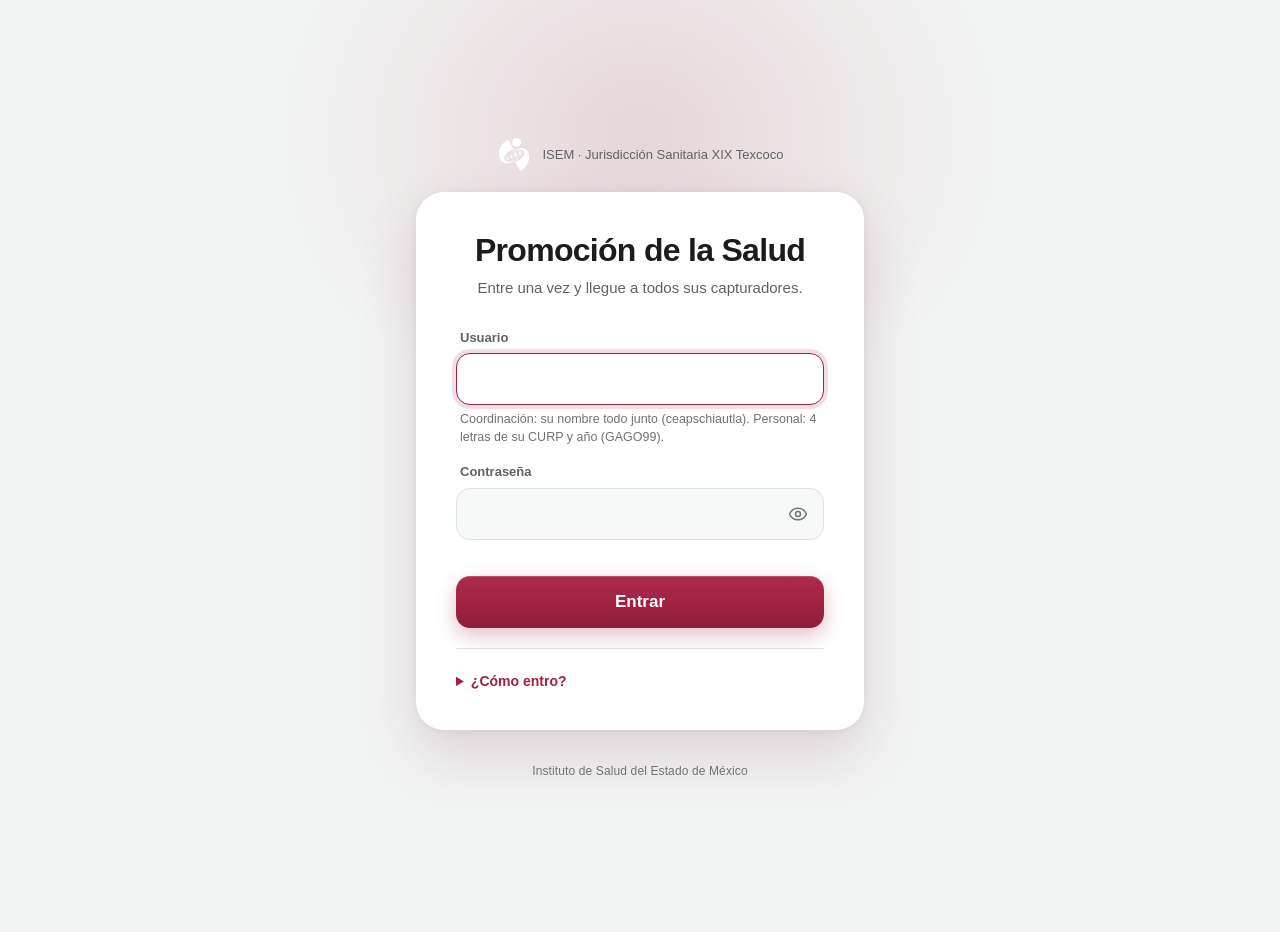
==== commit 90260f89: "Logo de Promoción en blanco, sin pastilla, en las marcas del encabezado Co-Authored-By: Claude Code " ====
--- a/web/index.html
+++ b/web/index.html
@@ -10,7 +10,7 @@
   <link rel="icon" type="image/png" href="logo-promocion.png">
   <meta name="color-scheme" content="light dark">
   <title>Promoción de la Salud · JS XIX Texcoco</title>
-  <link rel="stylesheet" href="estilos.css?v=20260929b">
+  <link rel="stylesheet" href="estilos.css?v=20260929c">
 </head>
 <body>
   <!-- Íconos: un solo trazo de 1.75 px, estilo lineal. Se usan con <use>. -->
@@ -37,7 +37,7 @@
     <!-- Acceso ------------------------------------------------------------ -->
     <section id="acceso" class="vista vista-acceso" hidden aria-labelledby="titulo-acceso">
       <div class="marca">
-        <span class="marca-icono"><img src="logo-promocion.png" alt="" width="26" height="29"></span>
+        <span class="marca-icono"><img src="logo-promocion-blanco.png" alt="" width="26" height="29"></span>
         <span class="marca-texto">ISEM · Jurisdicción Sanitaria XIX Texcoco</span>
       </div>
 
@@ -95,7 +95,7 @@
     <section id="portal" class="vista vista-portal" hidden aria-labelledby="identidad">
       <header class="cabecera">
         <div class="cabecera-barra">
-          <span class="cabecera-marca"><img class="cabecera-logo" src="logo-promocion.png" alt="" width="22" height="24">Promoción de la Salud</span>
+          <span class="cabecera-marca"><img class="cabecera-logo" src="logo-promocion-blanco.png" alt="" width="22" height="24">Promoción de la Salud</span>
           <button id="btn-salir" class="btn-salir" type="button">
             <svg aria-hidden="true"><use href="#i-salir"/></svg><span>Salir</span>
           </button>
--- a/web/estilos.css
+++ b/web/estilos.css
@@ -172,11 +172,8 @@
   border-radius: 10px;
   color: #fff;
   font-size: 20px;
-  background: #fff;
-  border: 1px solid rgba(159, 34, 65, 0.18);
-  box-shadow: 0 6px 16px rgba(159, 34, 65, 0.22);
-}
-.marca-icono img { width: 26px; height: auto; display: block; }
+}
+.marca-icono img { width: 30px; height: auto; display: block; }
 
 .tarjeta-acceso {
   background: var(--superficie);
@@ -390,7 +387,7 @@
   font-weight: 600;
   opacity: 0.9;
 }
-.cabecera-logo { width: 22px; height: auto; padding: 3px; background: #fff; border-radius: 7px; box-sizing: content-box; }
+.cabecera-logo { width: 22px; height: auto; }
 
 .btn-salir {
   display: inline-flex;
